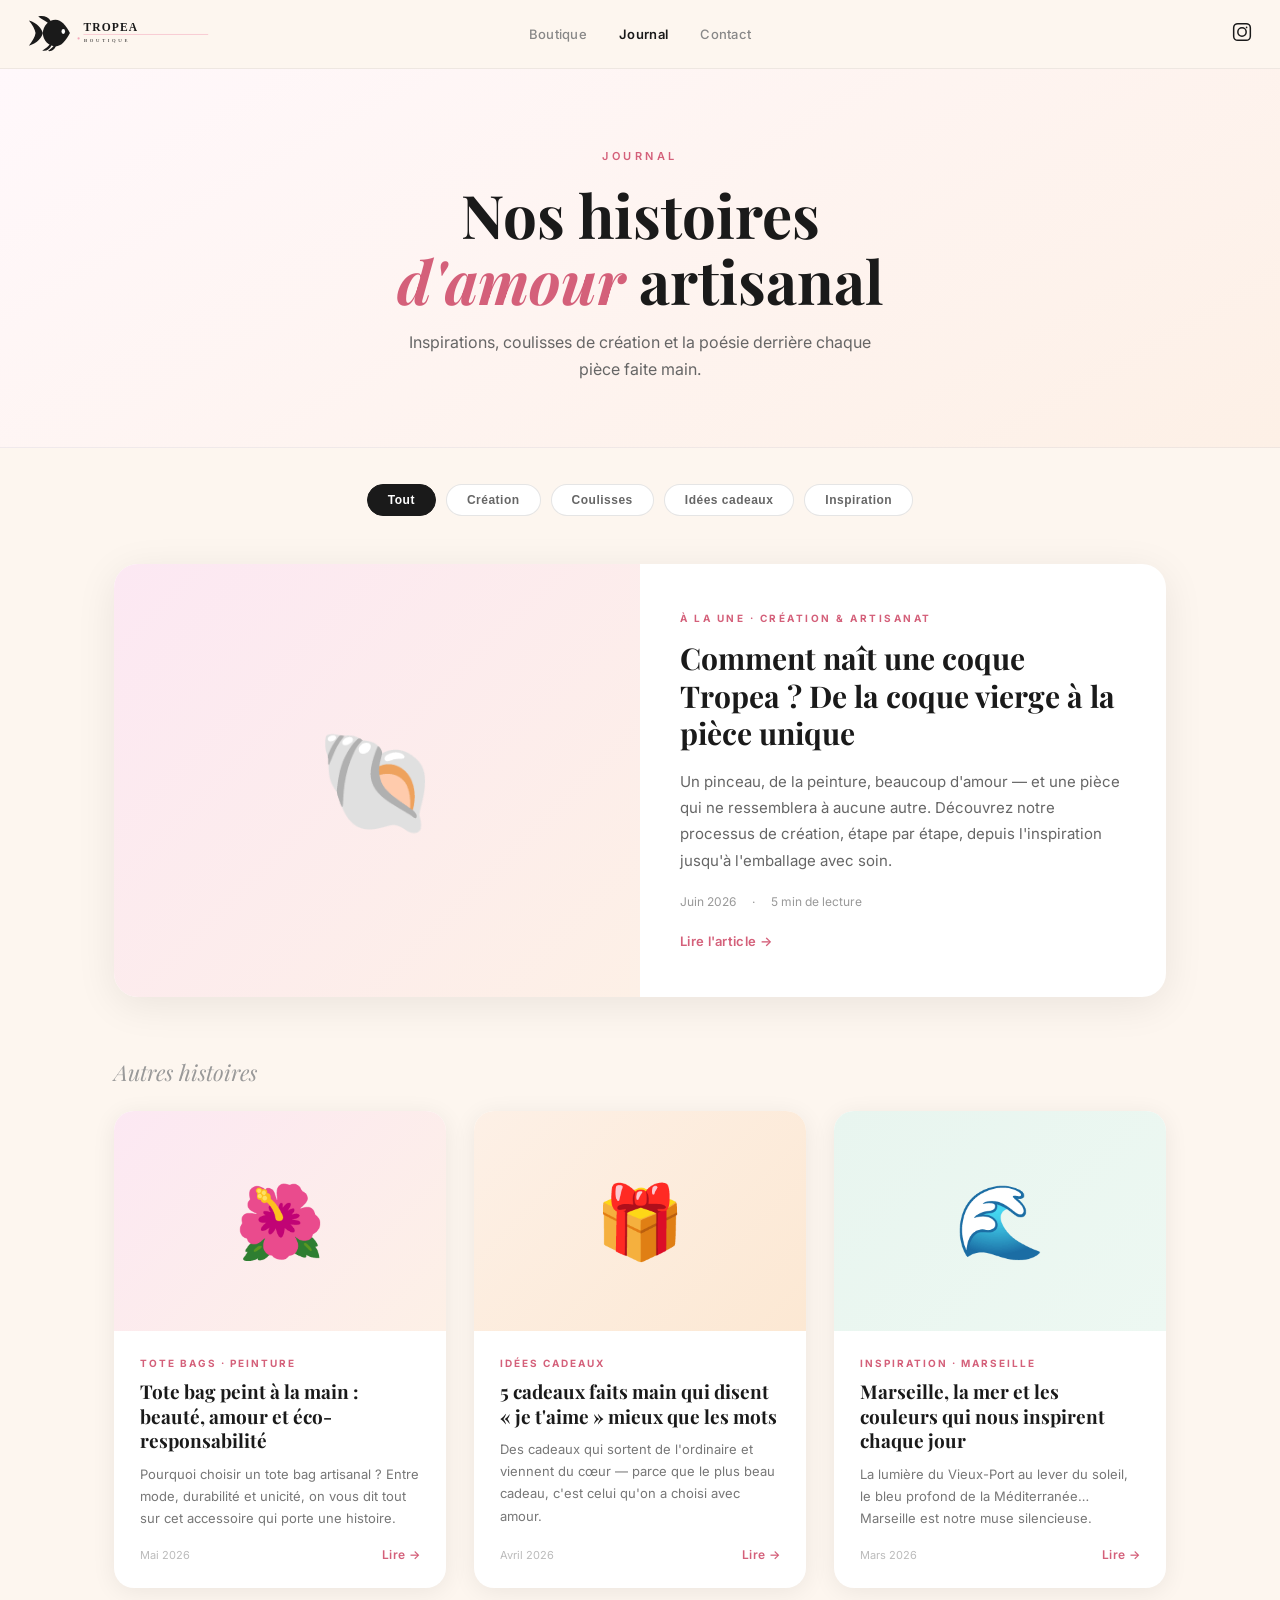
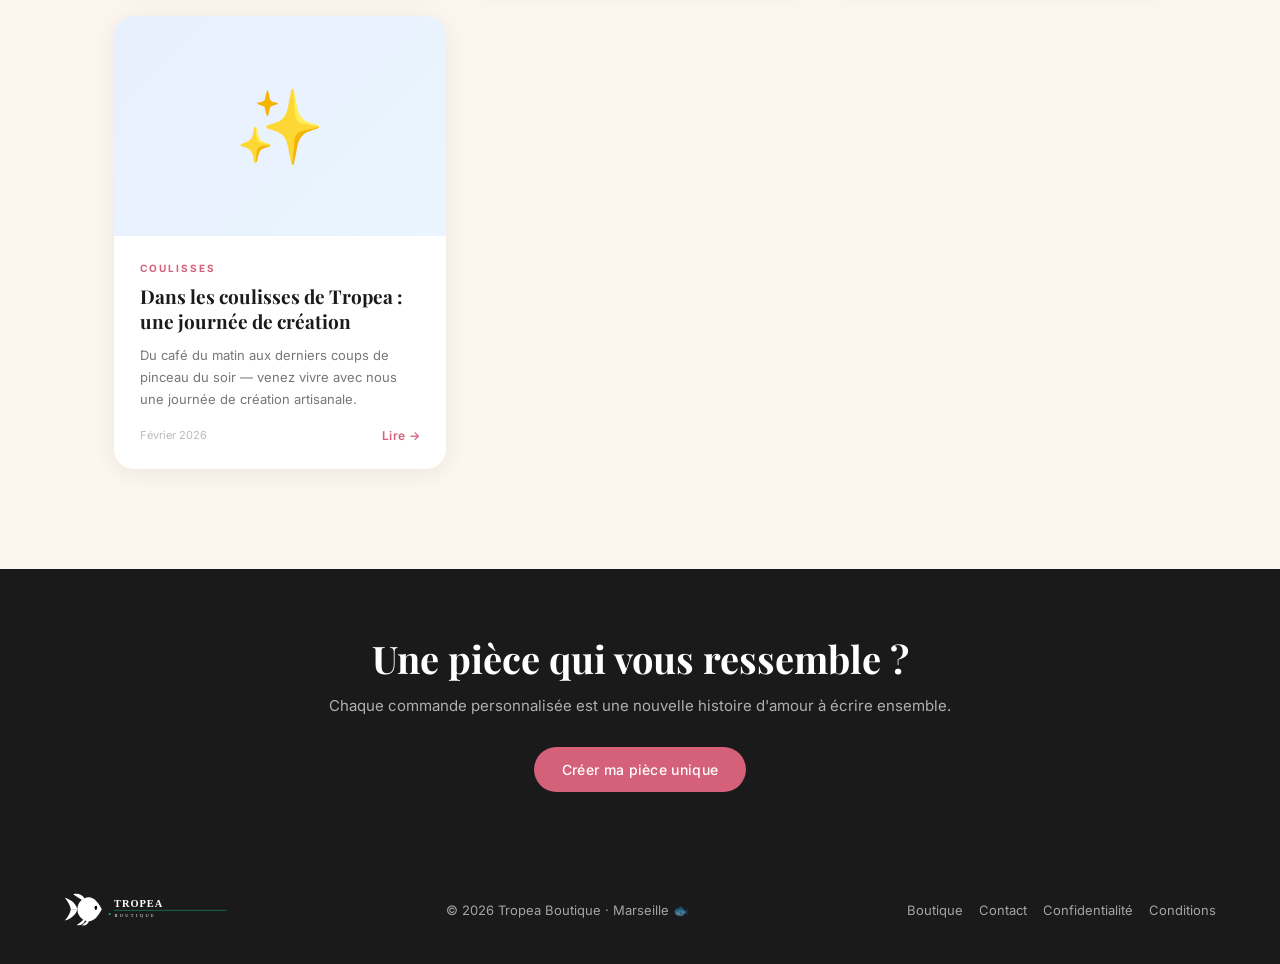
==== blog/index.html @ 1d7fe6f6 "chore: respaldo automático 2026-07-19 14:00" ====
<!DOCTYPE html>
<html lang="fr">
<head>
  <meta charset="UTF-8"/>
  <meta name="viewport" content="width=device-width, initial-scale=1.0"/>
  <title>Journal — Tropea Boutique | Inspirations & Coulisses</title>
  <meta name="description" content="Le journal de Tropea Boutique : inspirations, coulisses de création et conseils autour de l'artisanat fait main à Marseille."/>
  <link rel="icon" href="../assets/logo.svg" type="image/svg+xml"/>
  <link rel="preconnect" href="https://fonts.googleapis.com"/>
  <link href="https://fonts.googleapis.com/css2?family=Playfair+Display:ital,wght@0,400;0,600;1,400&family=Inter:wght@300;400;500&display=swap" rel="stylesheet"/>
  <link rel="stylesheet" href="../style.css"/>
  <style>
    /* ---- Blog page styles ---- */
    .blog-page { background: var(--cream); min-height: 100vh; }

    /* Hero */
    .blog-hero {
      padding: 80px 24px 64px; text-align: center;
      background: linear-gradient(150deg, #fff8fb 0%, #fdf0e6 100%);
      border-bottom: 1px solid rgba(0,0,0,.06);
    }
    .blog-hero .hero-label { display: block; margin-bottom: 18px; font-size: 11px; font-weight: 600; letter-spacing: 3.5px; text-transform: uppercase; color: var(--pink-dark); }
    .blog-hero h1 { font-family: 'Playfair Display', serif; font-size: clamp(36px,6vw,60px); line-height: 1.1; margin-bottom: 16px; }
    .blog-hero h1 em { color: var(--pink-dark); font-style: italic; }
    .blog-hero p { color: #666; font-size: 16px; line-height: 1.7; max-width: 480px; margin: 0 auto; }

    /* Category pills */
    .blog-categories { display: flex; gap: 10px; justify-content: center; flex-wrap: wrap; padding: 36px 24px 0; }
    .cat-pill {
      padding: 8px 20px; border-radius: 50px; font-size: 12px; font-weight: 600;
      letter-spacing: .5px; cursor: pointer; transition: all .2s;
      border: 1.5px solid rgba(0,0,0,.1); background: white; color: #666;
    }
    .cat-pill.active, .cat-pill:hover { background: var(--black); color: white; border-color: var(--black); }

    /* Featured article */
    .blog-featured { max-width: 1100px; margin: 48px auto 0; padding: 0 24px; }
    .featured-card {
      display: grid; grid-template-columns: 1fr 1fr; border-radius: 24px;
      overflow: hidden; background: white; box-shadow: 0 8px 40px rgba(0,0,0,.08);
      text-decoration: none; color: var(--black); transition: transform .3s, box-shadow .3s;
    }
    .featured-card:hover { transform: translateY(-6px); box-shadow: 0 20px 60px rgba(0,0,0,.13); }
    .featured-img {
      background: linear-gradient(135deg, #fce8f3, #fdf0e6);
      display: flex; align-items: center; justify-content: center;
      font-size: 100px; min-height: 340px;
    }
    .featured-body { padding: 48px 40px; display: flex; flex-direction: column; justify-content: center; gap: 16px; }
    .featured-label { font-size: 10px; font-weight: 700; letter-spacing: 2.5px; text-transform: uppercase; color: var(--pink-dark); }
    .featured-body h2 { font-family: 'Playfair Display', serif; font-size: clamp(22px,3vw,30px); line-height: 1.25; }
    .featured-body p { font-size: 15px; color: #666; line-height: 1.75; }
    .featured-meta { display: flex; align-items: center; gap: 16px; font-size: 12px; color: #999; margin-top: 4px; }
    .read-btn { display: inline-flex; align-items: center; gap: 8px; font-size: 13px; font-weight: 600; color: var(--pink-dark); letter-spacing: .3px; margin-top: 8px; }
    .read-btn:hover { gap: 12px; }
    @media (max-width: 700px) { .featured-card { grid-template-columns: 1fr; } .featured-img { min-height: 220px; font-size: 72px; } .featured-body { padding: 28px; } }

    /* Articles grid */
    .blog-section-title { max-width: 1100px; margin: 60px auto 24px; padding: 0 24px; font-family: 'Playfair Display', serif; font-size: 22px; color: #999; font-weight: 400; font-style: italic; }
    .blog-grid { display: grid; grid-template-columns: repeat(auto-fill, minmax(320px,1fr)); gap: 28px; padding: 0 24px 100px; max-width: 1100px; margin: 0 auto; }
    .blog-card {
      background: white; border-radius: 20px; overflow: hidden;
      box-shadow: 0 4px 24px rgba(0,0,0,.07);
      transition: transform .25s, box-shadow .25s;
      text-decoration: none; color: var(--black); display: flex; flex-direction: column;
    }
    .blog-card:hover { transform: translateY(-6px); box-shadow: 0 16px 48px rgba(0,0,0,.12); }
    .blog-card-img {
      height: 220px; display: flex; align-items: center; justify-content: center;
      font-size: 72px; position: relative;
    }
    .blog-card-img.bg-rose  { background: linear-gradient(135deg, #fce8f3, #fdf0e6); }
    .blog-card-img.bg-sand  { background: linear-gradient(135deg, #fdf0e6, #fce8d3); }
    .blog-card-img.bg-mint  { background: linear-gradient(135deg, #e8f5ef, #edf8f2); }
    .blog-card-img.bg-sky   { background: linear-gradient(135deg, #e8f0fd, #eaf5ff); }
    .blog-card-body { padding: 26px; flex: 1; display: flex; flex-direction: column; gap: 10px; }
    .blog-tag { font-size: 10px; font-weight: 700; letter-spacing: 2px; text-transform: uppercase; color: var(--pink-dark); }
    .blog-card h2 { font-family: 'Playfair Display', serif; font-size: 19px; line-height: 1.3; }
    .blog-card p { font-size: 13px; color: #777; line-height: 1.7; flex: 1; }
    .blog-card-footer { display: flex; align-items: center; justify-content: space-between; margin-top: 8px; }
    .blog-date { font-size: 11px; color: #bbb; }
    .read-more { font-size: 12px; font-weight: 600; color: var(--pink-dark); letter-spacing: .3px; }

    /* CTA strip */
    .blog-cta {
      background: var(--black); color: white; text-align: center;
      padding: 64px 24px; margin-bottom: 0;
    }
    .blog-cta h2 { font-family: 'Playfair Display', serif; font-size: clamp(24px,4vw,38px); margin-bottom: 12px; }
    .blog-cta p { color: rgba(255,255,255,.65); font-size: 15px; margin-bottom: 32px; }
    .blog-cta .btn-primary { background: var(--pink-dark); }
    .blog-cta .btn-primary:hover { background: #c0506a; }
  </style>
</head>
<body class="blog-page">

  <!-- NAV -->
  <nav class="nav">
    <a href="/" class="nav-logo"><img src="../assets/logo.svg" alt="Tropea Boutique" class="nav-logo-img"/></a>
    <div class="nav-center-links">
      <a href="/" class="nav-link">Boutique</a>
      <a href="index.html" class="nav-link" style="color:var(--black);font-weight:600">Journal</a>
      <a href="../contacto.html" class="nav-link">Contact</a>
    </div>
    <div class="nav-right">
      <a href="https://www.instagram.com/tropeaboutique" target="_blank" class="nav-ig">
        <svg width="20" height="20" viewBox="0 0 24 24" fill="none" stroke="currentColor" stroke-width="1.8"><rect x="2" y="2" width="20" height="20" rx="5"/><circle cx="12" cy="12" r="5"/><circle cx="17.5" cy="6.5" r="1" fill="currentColor" stroke="none"/></svg>
      </a>
    </div>
  </nav>

  <!-- HERO -->
  <div class="blog-hero">
    <span class="hero-label">Journal</span>
    <h1>Nos histoires<br/><em>d'amour</em> artisanal</h1>
    <p>Inspirations, coulisses de création et la poésie derrière chaque pièce faite main.</p>
  </div>

  <!-- CATEGORIES -->
  <div class="blog-categories">
    <button class="cat-pill active">Tout</button>
    <button class="cat-pill">Création</button>
    <button class="cat-pill">Coulisses</button>
    <button class="cat-pill">Idées cadeaux</button>
    <button class="cat-pill">Inspiration</button>
  </div>

  <!-- FEATURED -->
  <div class="blog-featured">
    <a class="featured-card" href="coques-telephone-faites-main-marseille.html">
      <div class="featured-img">🐚</div>
      <div class="featured-body">
        <span class="featured-label">À la une · Création & Artisanat</span>
        <h2>Comment naît une coque Tropea ? De la coque vierge à la pièce unique</h2>
        <p>Un pinceau, de la peinture, beaucoup d'amour — et une pièce qui ne ressemblera à aucune autre. Découvrez notre processus de création, étape par étape, depuis l'inspiration jusqu'à l'emballage avec soin.</p>
        <div class="featured-meta">
          <span>Juin 2026</span>
          <span>·</span>
          <span>5 min de lecture</span>
        </div>
        <span class="read-btn">Lire l'article →</span>
      </div>
    </a>
  </div>

  <!-- AUTRES ARTICLES -->
  <p class="blog-section-title">Autres histoires</p>
  <div class="blog-grid">
    <a class="blog-card" href="tote-bag-peint-main.html">
      <div class="blog-card-img bg-rose">🌺</div>
      <div class="blog-card-body">
        <span class="blog-tag">Tote Bags · Peinture</span>
        <h2>Tote bag peint à la main : beauté, amour et éco-responsabilité</h2>
        <p>Pourquoi choisir un tote bag artisanal ? Entre mode, durabilité et unicité, on vous dit tout sur cet accessoire qui porte une histoire.</p>
        <div class="blog-card-footer">
          <span class="blog-date">Mai 2026</span>
          <span class="read-more">Lire →</span>
        </div>
      </div>
    </a>
    <a class="blog-card" href="idee-cadeau-unique.html">
      <div class="blog-card-img bg-sand">🎁</div>
      <div class="blog-card-body">
        <span class="blog-tag">Idées cadeaux</span>
        <h2>5 cadeaux faits main qui disent « je t'aime » mieux que les mots</h2>
        <p>Des cadeaux qui sortent de l'ordinaire et viennent du cœur — parce que le plus beau cadeau, c'est celui qu'on a choisi avec amour.</p>
        <div class="blog-card-footer">
          <span class="blog-date">Avril 2026</span>
          <span class="read-more">Lire →</span>
        </div>
      </div>
    </a>
    <a class="blog-card" href="#">
      <div class="blog-card-img bg-mint">🌊</div>
      <div class="blog-card-body">
        <span class="blog-tag">Inspiration · Marseille</span>
        <h2>Marseille, la mer et les couleurs qui nous inspirent chaque jour</h2>
        <p>La lumière du Vieux-Port au lever du soleil, le bleu profond de la Méditerranée… Marseille est notre muse silencieuse.</p>
        <div class="blog-card-footer">
          <span class="blog-date">Mars 2026</span>
          <span class="read-more">Lire →</span>
        </div>
      </div>
    </a>
    <a class="blog-card" href="#">
      <div class="blog-card-img bg-sky">✨</div>
      <div class="blog-card-body">
        <span class="blog-tag">Coulisses</span>
        <h2>Dans les coulisses de Tropea : une journée de création</h2>
        <p>Du café du matin aux derniers coups de pinceau du soir — venez vivre avec nous une journée de création artisanale.</p>
        <div class="blog-card-footer">
          <span class="blog-date">Février 2026</span>
          <span class="read-more">Lire →</span>
        </div>
      </div>
    </a>
  </div>

  <!-- CTA -->
  <div class="blog-cta">
    <h2>Une pièce qui vous ressemble ?</h2>
    <p>Chaque commande personnalisée est une nouvelle histoire d'amour à écrire ensemble.</p>
    <a href="../contacto.html" class="btn-primary">Créer ma pièce unique</a>
  </div>

  <!-- FOOTER -->
  <footer class="footer">
    <div class="container footer-inner">
      <img src="../assets/logo.svg" alt="Tropea Boutique" class="footer-logo"/>
      <p>© 2026 Tropea Boutique · Marseille 🐟</p>
      <div class="footer-links" style="display:flex;gap:16px;flex-wrap:wrap">
        <a href="/">Boutique</a>
        <a href="../contacto.html">Contact</a>
        <a href="../privacidad.html">Confidentialité</a>
        <a href="../terminos.html">Conditions</a>
      </div>
    </div>
  </footer>

  <script>
    document.querySelectorAll('.cat-pill').forEach(pill => {
      pill.addEventListener('click', () => {
        document.querySelectorAll('.cat-pill').forEach(p => p.classList.remove('active'));
        pill.classList.add('active');
      });
    });
  </script>
</body>
</html>
---- style.css ----
/* ===== VARIABLES ===== */
:root {
  --pink:    #F4A7B9;
  --pink-dark: #d4607a;
  --cream:   #FDF6EF;
  --sand:    #F0E6D3;
  --black:   #1a1a1a;
  --muted:   #888;
  --white:   #ffffff;
  --radius:  14px;
  --shadow:  0 4px 24px rgba(0,0,0,0.08);
}

/* ===== RESET ===== */
*, *::before, *::after { box-sizing: border-box; margin: 0; padding: 0; }
html { scroll-behavior: smooth; }
body { font-family: 'Inter', sans-serif; background: var(--cream); color: var(--black); }
img { max-width: 100%; display: block; }
a { text-decoration: none; color: inherit; }

/* ===== NAV ===== */
.nav {
  position: sticky; top: 0; z-index: 100;
  display: flex; align-items: center; justify-content: space-between;
  padding: 14px 28px;
  background: rgba(253,246,239,0.95);
  backdrop-filter: blur(16px);
  border-bottom: 1px solid rgba(0,0,0,0.06);
}
.nav-logo-img { height: 40px; width: auto; object-fit: contain; }
.nav-center-links {
  display: flex; align-items: center; gap: 32px;
  position: absolute; left: 50%; transform: translateX(-50%);
}
.nav-link {
  font-size: 13px; font-weight: 500; color: var(--muted);
  letter-spacing: .3px; transition: color .2s; position: relative;
}
.nav-link::after {
  content: ''; position: absolute; bottom: -3px; left: 0; right: 0;
  height: 1.5px; background: var(--pink-dark); transform: scaleX(0);
  transition: transform .2s;
}
.nav-link:hover { color: var(--black); }
.nav-link:hover::after { transform: scaleX(1); }
.nav-right { display: flex; align-items: center; gap: 16px; }
.nav-langs { display: flex; align-items: center; gap: 4px; }
.lang-btn {
  background: none; border: none; cursor: pointer;
  font-size: 12px; font-weight: 500; color: var(--muted);
  padding: 4px 6px; border-radius: 6px; transition: all .2s;
}
.lang-btn.active { color: var(--black); font-weight: 700; }
.lang-sep { color: var(--muted); font-size: 12px; }
.nav-ig { color: var(--black); transition: opacity .2s; }
.nav-ig:hover { opacity: .6; }
@media (max-width: 680px) {
  .nav-center-links { display: none; }
}

/* ===== HERO ===== */
.hero {
  min-height: 94vh;
  display: flex; flex-direction: column; align-items: center; justify-content: center;
  position: relative; overflow: hidden;
  background: linear-gradient(170deg, #f3faf6 0%, #dcf2ea 28%, #b9e4d6 55%, #7cc4b3 80%, #4fa593 100%);
  text-align: center; padding: 100px 24px 0;
}
.hero-content { position: relative; z-index: 2; max-width: 640px; }
.hero-label {
  font-size: 11px; font-weight: 600; letter-spacing: 3.5px;
  text-transform: uppercase; color: var(--pink-dark);
  margin-bottom: 24px; display: block;
}
.hero-title {
  font-family: 'Playfair Display', serif;
  font-size: clamp(48px, 9vw, 86px);
  line-height: 1.05; color: var(--black);
  margin-bottom: 24px;
}
.hero-title em { color: var(--pink-dark); font-style: italic; display: block; }
.hero-sub {
  font-size: 16px; color: #666; margin-bottom: 40px;
  line-height: 1.75; max-width: 480px; margin-left: auto; margin-right: auto;
}
.hero-actions { display: flex; gap: 14px; justify-content: center; flex-wrap: wrap; margin-bottom: 0; }
.btn-ghost {
  display: inline-flex; align-items: center; gap: 8px;
  background: transparent; color: var(--black);
  padding: 13px 26px; border-radius: 50px;
  font-size: 14px; font-weight: 500; letter-spacing: .3px;
  border: 1.5px solid rgba(0,0,0,.15);
  transition: all .2s; cursor: pointer;
}
.btn-ghost:hover { border-color: var(--pink-dark); color: var(--pink-dark); transform: translateY(-2px); }
.hero-badge-strip {
  position: relative; z-index: 2;
  margin-top: 60px; padding: 18px 32px;
  background: rgba(255,255,255,.7); backdrop-filter: blur(8px);
  border-top: 1px solid rgba(0,0,0,.06);
  width: 100vw; display: flex; align-items: center; justify-content: center;
  gap: 16px; flex-wrap: wrap;
  font-size: 13px; color: #555; font-weight: 500; letter-spacing: .3px;
}
.hero-badge-strip .sep { color: var(--pink); }
.hero-deco {
  position: absolute; inset: 0; pointer-events: none; z-index: 1;
}
.deco-el {
  position: absolute; font-size: clamp(24px, 4vw, 44px);
  opacity: .2; animation: float 6s ease-in-out infinite;
}
.deco-el:nth-child(1) { top: 10%; left: 6%;   animation-delay: 0s;   }
.deco-el:nth-child(2) { top: 18%; right: 8%;  animation-delay: 1.5s; }
.deco-el:nth-child(3) { bottom: 25%; left: 10%; animation-delay: 3s; }
.deco-el:nth-child(4) { bottom: 20%; right: 7%; animation-delay: 4.5s; }
.deco-el:nth-child(5) { top: 55%; left: 3%;   animation-delay: 2s; }
@keyframes float {
  0%, 100% { transform: translateY(0) rotate(0deg); }
  50%       { transform: translateY(-20px) rotate(8deg); }
}

/* ===== SEA & FISH ANIMATIONS ===== */

/* Fondo de mar degradado en la parte inferior del hero */
.hero::after {
  content: '';
  position: absolute; bottom: 0; left: 0; right: 0; height: 55%;
  background: linear-gradient(to top,
    rgba(110,200,175,.35) 0%,
    rgba(140,215,195,.22) 25%,
    rgba(180,230,215,.10) 60%,
    transparent 100%
  );
  pointer-events: none; z-index: 1;
}

/* Rayos de luz solar atravesando el agua */
.sun-rays {
  position: absolute; inset: 0; pointer-events: none; z-index: 1; overflow: hidden;
  mix-blend-mode: screen;
}
.ray {
  position: absolute; top: -10%; width: 90px; height: 130%;
  background: linear-gradient(to bottom, rgba(255,255,255,.45) 0%, rgba(255,255,255,.12) 45%, transparent 85%);
  transform-origin: top center;
  animation: raySway 8s ease-in-out infinite;
}
.r1 { left: 8%;  transform: rotate(8deg);   width: 70px; animation-duration: 9s; }
.r2 { left: 30%; transform: rotate(-6deg);  width: 110px; animation-duration: 11s; animation-delay: 1.5s; opacity: .8; }
.r3 { left: 62%; transform: rotate(10deg);  width: 85px; animation-duration: 7.5s; animation-delay: .8s; }
.r4 { left: 85%; transform: rotate(-9deg);  width: 60px; animation-duration: 10s; animation-delay: 2.5s; opacity: .7; }
@keyframes raySway {
  0%, 100% { transform: rotate(var(--r, 8deg)) translateX(0); opacity: .55; }
  50%      { transform: rotate(calc(var(--r, 8deg) * -1)) translateX(18px); opacity: .85; }
}

/* Cáusticas: textura de luz ondulante en el fondo del mar */
.caustics {
  position: absolute; inset: 0; pointer-events: none; z-index: 1;
  background-image:
    repeating-radial-gradient(circle at 20% 30%, rgba(255,255,255,.10) 0, rgba(255,255,255,.10) 2px, transparent 3px, transparent 40px),
    repeating-radial-gradient(circle at 70% 60%, rgba(255,255,255,.08) 0, rgba(255,255,255,.08) 2px, transparent 3px, transparent 55px);
  mix-blend-mode: soft-light;
  animation: causticsDrift 14s ease-in-out infinite alternate;
  opacity: .7;
}
@keyframes causticsDrift {
  0%   { background-position: 0 0, 0 0; }
  100% { background-position: 60px 40px, -50px 30px; }
}

/* Sedimento: motas finas flotando con la corriente */
.sediment { position: absolute; inset: 0; pointer-events: none; z-index: 2; overflow: hidden; }
.speck {
  position: absolute; width: 3px; height: 3px; border-radius: 50%;
  background: rgba(255,255,255,.55);
  animation: speckDrift linear infinite;
}
.s1  { left: 5%;  top: 100%; width: 2px; height: 2px; animation-duration: 16s; animation-delay: 0s; }
.s2  { left: 15%; top: 100%; animation-duration: 19s; animation-delay: 2s; }
.s3  { left: 25%; top: 100%; width: 2px; height: 2px; animation-duration: 14s; animation-delay: 4s; }
.s4  { left: 35%; top: 100%; animation-duration: 21s; animation-delay: 1s; }
.s5  { left: 45%; top: 100%; width: 2px; height: 2px; animation-duration: 17s; animation-delay: 6s; }
.s6  { left: 55%; top: 100%; animation-duration: 15s; animation-delay: 3s; }
.s7  { left: 65%; top: 100%; width: 2px; height: 2px; animation-duration: 20s; animation-delay: 5s; }
.s8  { left: 75%; top: 100%; animation-duration: 18s; animation-delay: 0.5s; }
.s9  { left: 85%; top: 100%; width: 2px; height: 2px; animation-duration: 16s; animation-delay: 7s; }
.s10 { left: 95%; top: 100%; animation-duration: 22s; animation-delay: 2.5s; }
.s11 { left: 50%; top: 100%; width: 2px; height: 2px; animation-duration: 13s; animation-delay: 4.5s; }
.s12 { left: 10%; top: 100%; animation-duration: 24s; animation-delay: 8s; }
@keyframes speckDrift {
  0%   { transform: translate(0,0); opacity: 0; }
  10%  { opacity: .8; }
  90%  { opacity: .5; }
  100% { transform: translate(20px,-115vh); opacity: 0; }
}

.hero-sea {
  position: absolute; bottom: 0; left: 0; right: 0;
  height: 200px; pointer-events: none; z-index: 2; overflow: hidden;
}
.seabed { position: absolute; bottom: 0; left: 0; width: 100%; height: 130px; z-index: 1; }
/* Alga en dos tramos: la base se mece poco, la punta se mece más — efecto de balanceo natural con volumen */
.seaweed { animation: seaweedBase 6s ease-in-out infinite; }
.seaweed-tip { animation: seaweedTip 6s ease-in-out infinite; }

.sw1, .stip1   { animation-duration: 6s;   animation-delay: -1.2s; }
.sw2, .stip2   { animation-duration: 7.2s; animation-delay: -3.4s; }
.sw3, .stip3   { animation-duration: 6.6s; animation-delay: -.6s;  }
.sw4, .stip4   { animation-duration: 7.8s; animation-delay: -5s;   }
.sw5, .stip5   { animation-duration: 6.9s; animation-delay: -2.1s; }
.sw6, .stip6   { animation-duration: 7.4s; animation-delay: -3.9s; }
.sw7, .stip7   { animation-duration: 6.3s; animation-delay: -1.7s; }
.sw8, .stip8   { animation-duration: 7.6s; animation-delay: -4.6s; }
.sw9, .stip9   { animation-duration: 6.8s; animation-delay: -2.8s; }
.sw10, .stip10 { animation-duration: 7s;   animation-delay: -.3s;  }

@keyframes seaweedBase {
  0%, 100% { transform: rotate(-3deg); }
  50%      { transform: rotate(3deg); }
}
@keyframes seaweedTip {
  0%, 100% { transform: rotate(-9deg); }
  50%      { transform: rotate(9deg); }
}
.sea-wave {
  position: absolute; bottom: 0; width: 280%; height: 100%;
  left: -90%;
}
.w1 {
  fill: rgba(90,190,165,.34);
  animation: waveDrift 9s ease-in-out infinite;
}
.w2 {
  fill: rgba(130,210,190,.24);
  animation: waveDrift 13s ease-in-out infinite reverse;
}
.w3 {
  fill: rgba(180,225,210,.20);
  animation: waveDrift 17s ease-in-out 2s infinite;
}
@keyframes waveDrift {
  0%,100% { transform: translateX(0); }
  50%      { transform: translateX(7%); }
}

/* Fish layer */
.hero-fish-layer {
  position: absolute; inset: 0; pointer-events: none; z-index: 3; overflow: hidden;
}

.anim-fish { position: absolute; }

/* f1: grande izq→der, sube en diagonal — se acerca y se aleja */
.f1 { width: 120px; top: 65%; left: -140px; animation: swimDiagUpR 18s ease-in-out infinite, depthCloser 7s ease-in-out infinite; }
/* f2: mediano der→izq, baja en diagonal — se aleja y se acerca */
.f2 { width: 80px; top: 10%; right: -100px; left: auto; animation: swimDiagDownL 22s ease-in-out 3s infinite, depthFarther 9s ease-in-out .5s infinite; }
/* f3: pequeño izq→der, horizontal con ondas — se acerca y se aleja */
.f3 { width: 55px; top: 28%; left: -70px; animation: swimRight 28s linear 8s infinite, depthCloser 6s ease-in-out 2s infinite; }
/* f4: mediano-grande der→izq, sube diagonal — se aleja y se acerca */
.f4 { width: 95px; top: 70%; right: -120px; left: auto; animation: swimDiagUpL 20s ease-in-out 1s infinite, depthFarther 8s ease-in-out 1.5s infinite; }
/* f5: tiny izq→der, baja diagonal — se acerca y se aleja */
.f5 { width: 38px; top: 12%; left: -50px; animation: swimDiagDownR 30s ease-in-out 14s infinite, depthCloser 7.5s ease-in-out 3s infinite; }
/* f6: mediano der→izq, horizontal con ondas — se aleja y se acerca */
.f6 { width: 68px; top: 55%; right: -90px; left: auto; animation: swimLeft 26s linear 6s infinite, depthFarther 6.5s ease-in-out 4s infinite; }
/* f7: grande izq→der, diagonal suave — se acerca y se aleja */
.f7 { width: 105px; top: 45%; left: -130px; animation: swimDiagUpR 22s ease-in-out 11s infinite, depthCloser 8.5s ease-in-out 2.5s infinite; }

/* Pulso de profundidad: el pez crece (se acerca) y encoge (se aleja) mientras nada */
@keyframes depthCloser {
  0%, 100% { scale: .82; }
  50%      { scale: 1.22; }
}
@keyframes depthFarther {
  0%, 100% { scale: 1.18; }
  50%      { scale: .8; }
}

/* Horizontal derecha con ondas */
@keyframes swimRight {
  0%   { left: -140px; transform: translateY(0px); }
  25%  { transform: translateY(-14px); }
  50%  { transform: translateY(8px); }
  75%  { transform: translateY(-10px); }
  100% { left: calc(100% + 140px); transform: translateY(0px); }
}
/* Horizontal izquierda con ondas */
@keyframes swimLeft {
  0%   { right: -120px; transform: translateY(0px) scaleX(-1); }
  25%  { transform: translateY(12px) scaleX(-1); }
  50%  { transform: translateY(-8px) scaleX(-1); }
  75%  { transform: translateY(10px) scaleX(-1); }
  100% { right: calc(100% + 120px); transform: translateY(0px) scaleX(-1); }
}
/* Diagonal: izq→der subiendo */
@keyframes swimDiagUpR {
  0%   { left: -140px; transform: translateY(0px); }
  20%  { transform: translateY(-8px); }
  40%  { transform: translateY(-60px); }
  60%  { transform: translateY(-110px); }
  80%  { transform: translateY(-145px); }
  100% { left: calc(100% + 140px); transform: translateY(-180px); }
}
/* Diagonal: izq→der bajando */
@keyframes swimDiagDownR {
  0%   { left: -70px; transform: translateY(0px); }
  20%  { transform: translateY(10px); }
  40%  { transform: translateY(50px); }
  60%  { transform: translateY(100px); }
  80%  { transform: translateY(140px); }
  100% { left: calc(100% + 70px); transform: translateY(180px); }
}
/* Diagonal: der→izq subiendo */
@keyframes swimDiagUpL {
  0%   { right: -120px; transform: translateY(0px) scaleX(-1); }
  20%  { transform: translateY(-8px) scaleX(-1); }
  40%  { transform: translateY(-55px) scaleX(-1); }
  60%  { transform: translateY(-105px) scaleX(-1); }
  80%  { transform: translateY(-140px) scaleX(-1); }
  100% { right: calc(100% + 120px); transform: translateY(-170px) scaleX(-1); }
}
/* Diagonal: der→izq bajando */
@keyframes swimDiagDownL {
  0%   { right: -100px; transform: translateY(0px) scaleX(-1); }
  20%  { transform: translateY(8px) scaleX(-1); }
  40%  { transform: translateY(50px) scaleX(-1); }
  60%  { transform: translateY(100px) scaleX(-1); }
  80%  { transform: translateY(140px) scaleX(-1); }
  100% { right: calc(100% + 100px); transform: translateY(180px) scaleX(-1); }
}


/* Burbujas — más cantidad y visibles */
.bubble {
  position: absolute; border-radius: 50%;
  background: rgba(180,235,220,.40);
  border: 1px solid rgba(140,220,195,.55);
  animation: bubbleRise linear infinite;
}
.bubble.pop { animation-name: bubblePop; }
.b1  { width:12px; height:12px; left:4%;  bottom:-15px; animation-duration:8s;  animation-delay:0s; }
.b2  { width:7px;  height:7px;  left:12%; bottom:-9px;  animation-duration:11s; animation-delay:2s; }
.b3  { width:16px; height:16px; left:20%; bottom:-18px; animation-duration:9s;  animation-delay:1s; }
.b4  { width:9px;  height:9px;  left:28%; bottom:-11px; animation-duration:13s; animation-delay:4s; }
.b5  { width:6px;  height:6px;  left:36%; bottom:-8px;  animation-duration:7s;  animation-delay:0.5s; }
.b6  { width:14px; height:14px; left:44%; bottom:-16px; animation-duration:10s; animation-delay:3s; }
.b7  { width:8px;  height:8px;  left:52%; bottom:-10px; animation-duration:12s; animation-delay:6s; }
.b8  { width:5px;  height:5px;  left:60%; bottom:-7px;  animation-duration:9s;  animation-delay:8s; }
.b9  { width:11px; height:11px; left:68%; bottom:-13px; animation-duration:15s; animation-delay:1.5s; }
.b10 { width:8px;  height:8px;  left:75%; bottom:-10px; animation-duration:10s; animation-delay:2.5s; }
.b11 { width:5px;  height:5px;  left:81%; bottom:-7px;  animation-duration:8s;  animation-delay:5s; }
.b12 { width:13px; height:13px; left:87%; bottom:-15px; animation-duration:12s; animation-delay:0.8s; }
.b13 { width:6px;  height:6px;  left:92%; bottom:-8px;  animation-duration:9s;  animation-delay:7s; }
.b14 { width:10px; height:10px; left:96%; bottom:-12px; animation-duration:11s; animation-delay:3.5s; }
.b15 { width:4px;  height:4px;  left:9%;  bottom:-6px;  animation-duration:14s; animation-delay:9s; }
.b16 { width:7px;  height:7px;  left:47%; bottom:-9px;  animation-duration:8s;  animation-delay:4.5s; }
.b17 { width:9px;  height:9px;  left:72%; bottom:-11px; animation-duration:13s; animation-delay:1.2s; }
.b18 { width:5px;  height:5px;  left:33%; bottom:-7px;  animation-duration:16s; animation-delay:6.5s; }
.b19 { width:10px; height:10px; left:16%; bottom:-13px; animation-duration:10s; animation-delay:1.8s; }
.b20 { width:6px;  height:6px;  left:24%; bottom:-8px;  animation-duration:13s; animation-delay:5.2s; }
.b21 { width:15px; height:15px; left:40%; bottom:-17px; animation-duration:9s;  animation-delay:2.8s; }
.b22 { width:8px;  height:8px;  left:56%; bottom:-10px; animation-duration:14s; animation-delay:0.3s; }
.b23 { width:5px;  height:5px;  left:64%; bottom:-7px;  animation-duration:8s;  animation-delay:7.5s; }
.b24 { width:12px; height:12px; left:80%; bottom:-14px; animation-duration:11s; animation-delay:3.8s; }
.b25 { width:7px;  height:7px;  left:88%; bottom:-9px;  animation-duration:12s; animation-delay:6.2s; }
.b26 { width:9px;  height:9px;  left:2%;  bottom:-11px; animation-duration:15s; animation-delay:9.5s; }
.b27 { width:6px;  height:6px;  left:58%; bottom:-8px;  animation-duration:9s;  animation-delay:4.2s; }
.b28 { width:11px; height:11px; left:94%; bottom:-13px; animation-duration:10s; animation-delay:1s; }
@keyframes bubbleRise {
  0%   { transform: translateY(0) translateX(0) scale(1); opacity: 0; }
  8%   { opacity: .9; }
  80%  { opacity: .6; }
  100% { transform: translateY(-100vh) translateX(16px) scale(1); opacity: 0; }
}
@keyframes bubblePop {
  0%   { transform: translateY(0) translateX(0) scale(1); opacity: 0; }
  8%   { opacity: .9; }
  78%  { opacity: .7; transform: translateY(-92vh) translateX(14px) scale(1); }
  92%  { opacity: .9; transform: translateY(-97vh) translateX(15px) scale(1.6); }
  100% { opacity: 0; transform: translateY(-99vh) translateX(15px) scale(2.4); }
}

/* ===== VALUES ===== */
.values-section { padding: 80px 0; background: var(--white); }
.values-grid {
  display: grid; grid-template-columns: repeat(auto-fit, minmax(240px, 1fr));
  gap: 24px;
}
.value-card {
  background: var(--cream); border-radius: 20px;
  padding: 36px 28px; text-align: center;
  transition: transform .25s, box-shadow .25s;
}
.value-card:hover { transform: translateY(-6px); box-shadow: 0 16px 48px rgba(244,167,185,.25); }
.value-icon { font-size: 40px; margin-bottom: 18px; }
.value-card h3 {
  font-family: 'Playfair Display', serif; font-size: 20px;
  margin-bottom: 12px; color: var(--black);
}
.value-card p { font-size: 14px; color: #666; line-height: 1.75; }

/* ===== BUTTONS ===== */
.btn-primary {
  display: inline-flex; align-items: center; gap: 8px;
  background: var(--black); color: var(--white);
  padding: 14px 28px; border-radius: 50px;
  font-size: 14px; font-weight: 500; letter-spacing: .3px;
  transition: all .2s; cursor: pointer; border: none;
}
.btn-primary:hover { background: var(--pink-dark); transform: translateY(-2px); box-shadow: 0 8px 24px rgba(212,96,122,.3); }
.btn-secondary {
  display: inline-flex; align-items: center; gap: 8px;
  background: transparent; color: var(--black);
  padding: 13px 28px; border-radius: 50px;
  font-size: 14px; font-weight: 500; letter-spacing: .3px;
  border: 1.5px solid rgba(0,0,0,.2);
  transition: all .2s; cursor: pointer;
}
.btn-secondary:hover { border-color: var(--black); transform: translateY(-2px); }

/* ===== CONTAINER ===== */
.container { max-width: 1200px; margin: 0 auto; padding: 0 24px; }

/* ===== COLLECTIONS BAR ===== */
.collections-bar { padding: 32px 0 0; }
.filter-row {
  display: flex; align-items: center; gap: 10px;
  flex-wrap: wrap;
}
.filter-btn {
  background: var(--white); border: 1.5px solid rgba(0,0,0,.1);
  padding: 8px 20px; border-radius: 50px;
  font-size: 13px; font-weight: 500; cursor: pointer;
  transition: all .2s; color: var(--muted);
  font-family: 'Inter', sans-serif;
}
.filter-btn.active, .filter-btn:hover {
  background: var(--black); color: var(--white);
  border-color: var(--black);
}

/* ===== PRODUCTS GRID ===== */
.products-section { padding: 32px 0 80px; }
.products-grid {
  display: grid;
  grid-template-columns: repeat(auto-fill, minmax(280px, 1fr));
  gap: 24px;
}

/* Skeleton */
.skeleton {
  height: 380px; border-radius: var(--radius);
  background: linear-gradient(90deg, #f0e6d3 25%, #f8f0e8 50%, #f0e6d3 75%);
  background-size: 200% 100%;
  animation: shimmer 1.4s infinite;
}
@keyframes shimmer {
  0%   { background-position: 200% 0; }
  100% { background-position: -200% 0; }
}

/* Product card */
.product-card {
  background: var(--white); border-radius: var(--radius);
  overflow: hidden; cursor: pointer;
  transition: transform .25s, box-shadow .25s;
  box-shadow: var(--shadow);
}
.product-card:hover { transform: translateY(-6px); box-shadow: 0 12px 40px rgba(0,0,0,0.12); }
.card-img-wrap { position: relative; aspect-ratio: 1; overflow: hidden; background: var(--sand); }
.card-img { width: 100%; height: 100%; object-fit: cover; transition: transform .4s; }
.product-card:hover .card-img { transform: scale(1.05); }
.card-badge {
  position: absolute; top: 12px; left: 12px;
  background: var(--black); color: var(--white);
  font-size: 10px; font-weight: 600; letter-spacing: 1.5px;
  text-transform: uppercase; padding: 4px 10px; border-radius: 20px;
}
.card-body { padding: 16px; }
.card-collection {
  font-size: 10px; font-weight: 600; letter-spacing: 2px;
  text-transform: uppercase; color: var(--pink-dark);
  margin-bottom: 6px;
}
.card-name {
  font-family: 'Playfair Display', serif;
  font-size: 18px; font-weight: 600; margin-bottom: 8px;
  line-height: 1.3;
}
.card-price {
  font-size: 16px; font-weight: 700; color: var(--black);
}

.empty-msg {
  text-align: center; color: var(--muted);
  font-size: 15px; padding: 60px 0;
}

/* ===== MODAL ===== */
.modal-overlay {
  display: none; position: fixed; inset: 0; z-index: 200;
  background: rgba(0,0,0,.55); backdrop-filter: blur(4px);
  align-items: center; justify-content: center; padding: 20px;
}
.modal-overlay.open { display: flex; }
.modal {
  background: var(--white); border-radius: 20px;
  max-width: 860px; width: 100%;
  display: grid; grid-template-columns: 1fr 1fr;
  overflow: hidden; position: relative;
  box-shadow: 0 24px 80px rgba(0,0,0,.2);
  max-height: 90vh;
}
.modal-close {
  position: absolute; top: 16px; right: 16px; z-index: 10;
  background: rgba(0,0,0,.08); border: none; cursor: pointer;
  width: 32px; height: 32px; border-radius: 50%;
  font-size: 14px; display: flex; align-items: center; justify-content: center;
  transition: background .2s;
}
.modal-close:hover { background: rgba(0,0,0,.18); }
.modal-img-wrap { background: var(--sand); }
.modal-img { width: 100%; height: 100%; object-fit: cover; }
.modal-info {
  padding: 36px 32px;
  display: flex; flex-direction: column; gap: 14px;
  overflow-y: auto;
}
.modal-collection {
  font-size: 10px; font-weight: 600; letter-spacing: 2px;
  text-transform: uppercase; color: var(--pink-dark);
}
.modal-title {
  font-family: 'Playfair Display', serif;
  font-size: 26px; line-height: 1.25;
}
.modal-desc { font-size: 14px; line-height: 1.7; color: #555; flex: 1; }
.modal-price { font-size: 22px; font-weight: 700; }
.modal-actions { display: flex; flex-direction: column; gap: 10px; margin-top: 4px; }

/* ===== ABOUT ===== */
.about-section { background: var(--sand); padding: 80px 0; }
.about-inner {
  display: grid; grid-template-columns: 200px 1fr; gap: 60px; align-items: center;
}
.about-img-wrap {
  width: 200px; height: 200px; border-radius: 50%;
  background: var(--pink); display: flex; align-items: center; justify-content: center;
}
.about-fish { width: 110px; height: auto; }
.about-fish svg { width: 100%; height: auto; display: block; }
.about-text { display: flex; flex-direction: column; gap: 16px; }
.section-label {
  font-size: 11px; font-weight: 600; letter-spacing: 3px;
  text-transform: uppercase; color: var(--pink-dark);
}
.about-text h2 {
  font-family: 'Playfair Display', serif;
  font-size: clamp(28px, 4vw, 40px); line-height: 1.2;
}
.about-text p { font-size: 15px; line-height: 1.8; color: #555; max-width: 520px; }
.about-badges { display: flex; flex-wrap: wrap; gap: 10px; }
.badge {
  background: var(--white); padding: 8px 16px;
  border-radius: 50px; font-size: 13px; font-weight: 500;
}

/* ===== CONTACT ===== */
.contact-section { padding: 80px 0; text-align: center; }
.contact-inner { display: flex; flex-direction: column; align-items: center; gap: 20px; }
.contact-inner h2 {
  font-family: 'Playfair Display', serif;
  font-size: clamp(24px, 4vw, 36px); max-width: 580px;
}
.contact-inner p { color: var(--muted); font-size: 15px; }
.contact-btns { display: flex; gap: 12px; flex-wrap: wrap; justify-content: center; margin-top: 8px; }

/* ===== FOOTER ===== */
.footer { background: var(--black); color: var(--white); padding: 36px 0; }
.footer-inner {
  display: flex; align-items: center; justify-content: space-between;
  flex-wrap: wrap; gap: 16px;
}
.footer-logo { height: 36px; filter: invert(1) brightness(2); }
.footer p { font-size: 13px; opacity: .6; }
.footer-links a { font-size: 13px; opacity: .6; transition: opacity .2s; }
.footer-links a:hover { opacity: 1; }

/* ===== RESPONSIVE ===== */
@media (max-width: 700px) {
  .modal { grid-template-columns: 1fr; }
  .modal-img-wrap { height: 260px; }
  .about-inner { grid-template-columns: 1fr; text-align: center; }
  .about-img-wrap { margin: 0 auto; }
  .about-badges { justify-content: center; }
  .footer-inner { justify-content: center; text-align: center; }
}
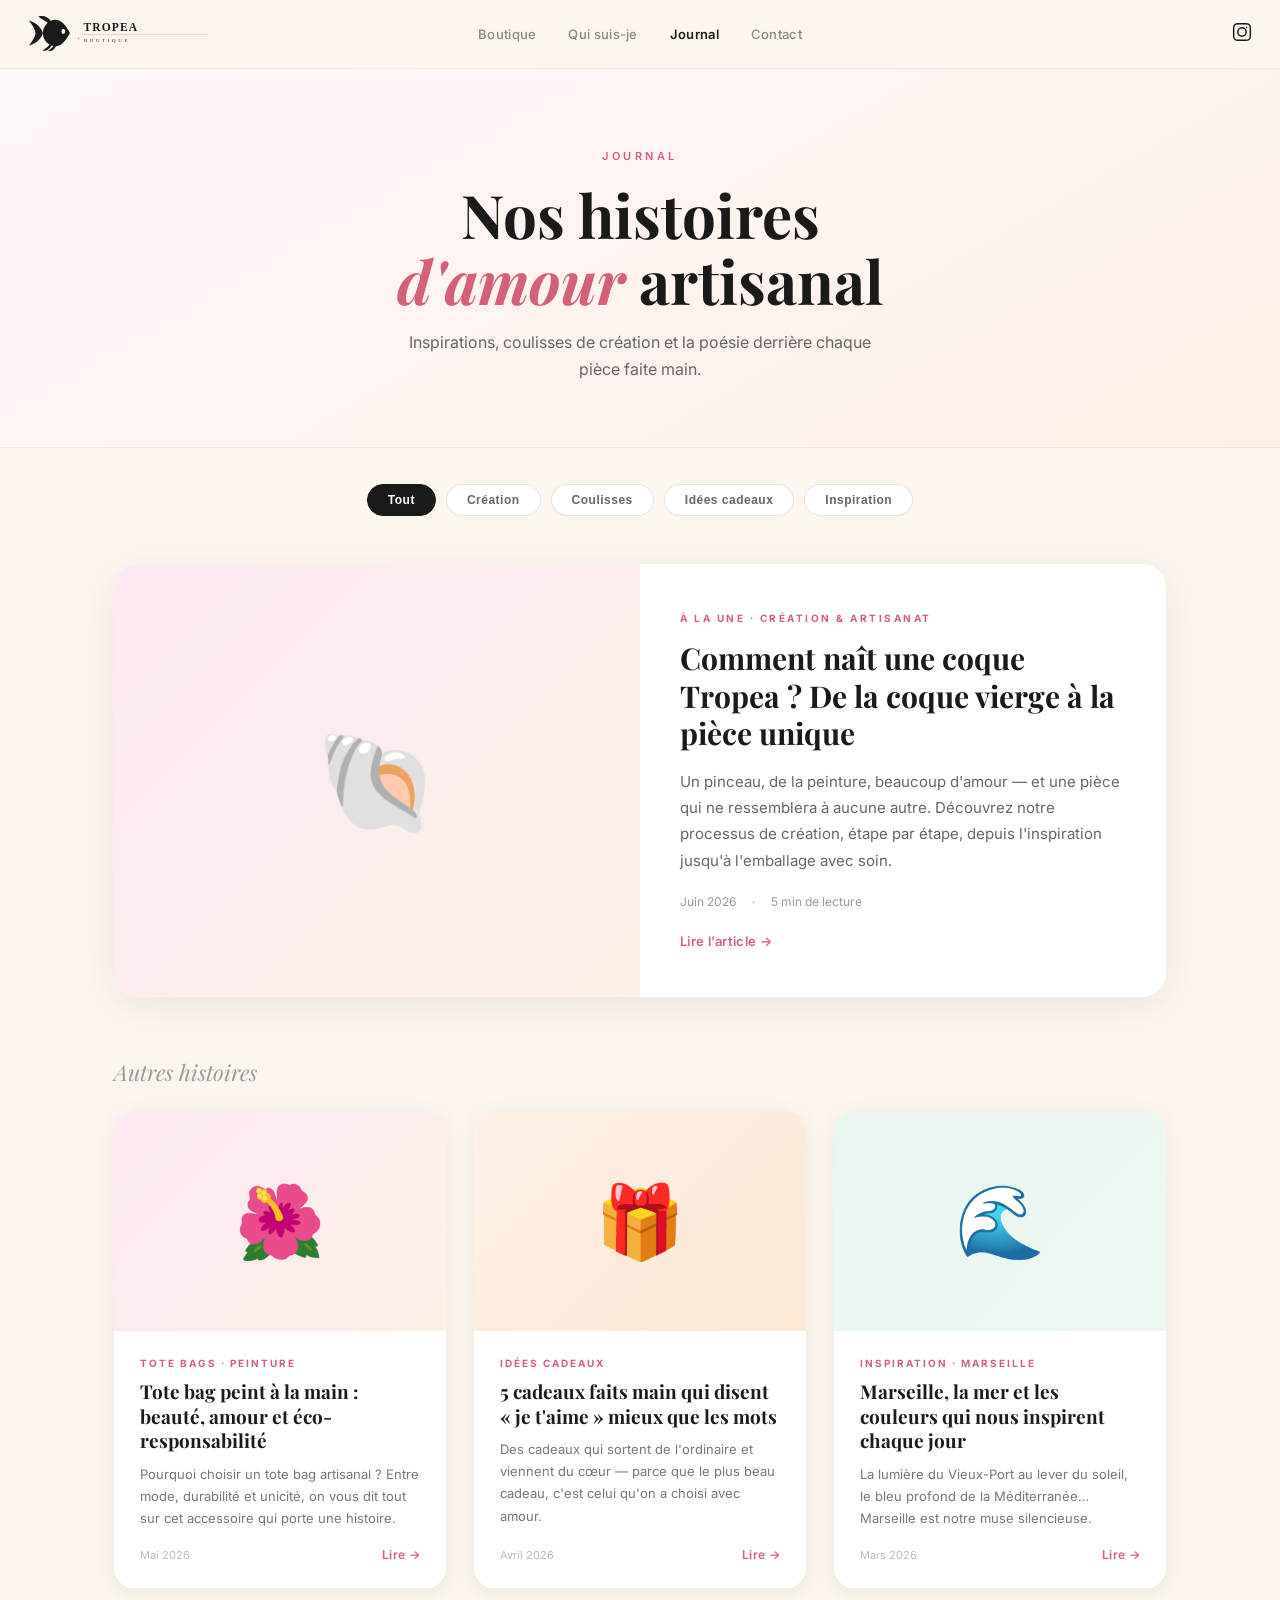
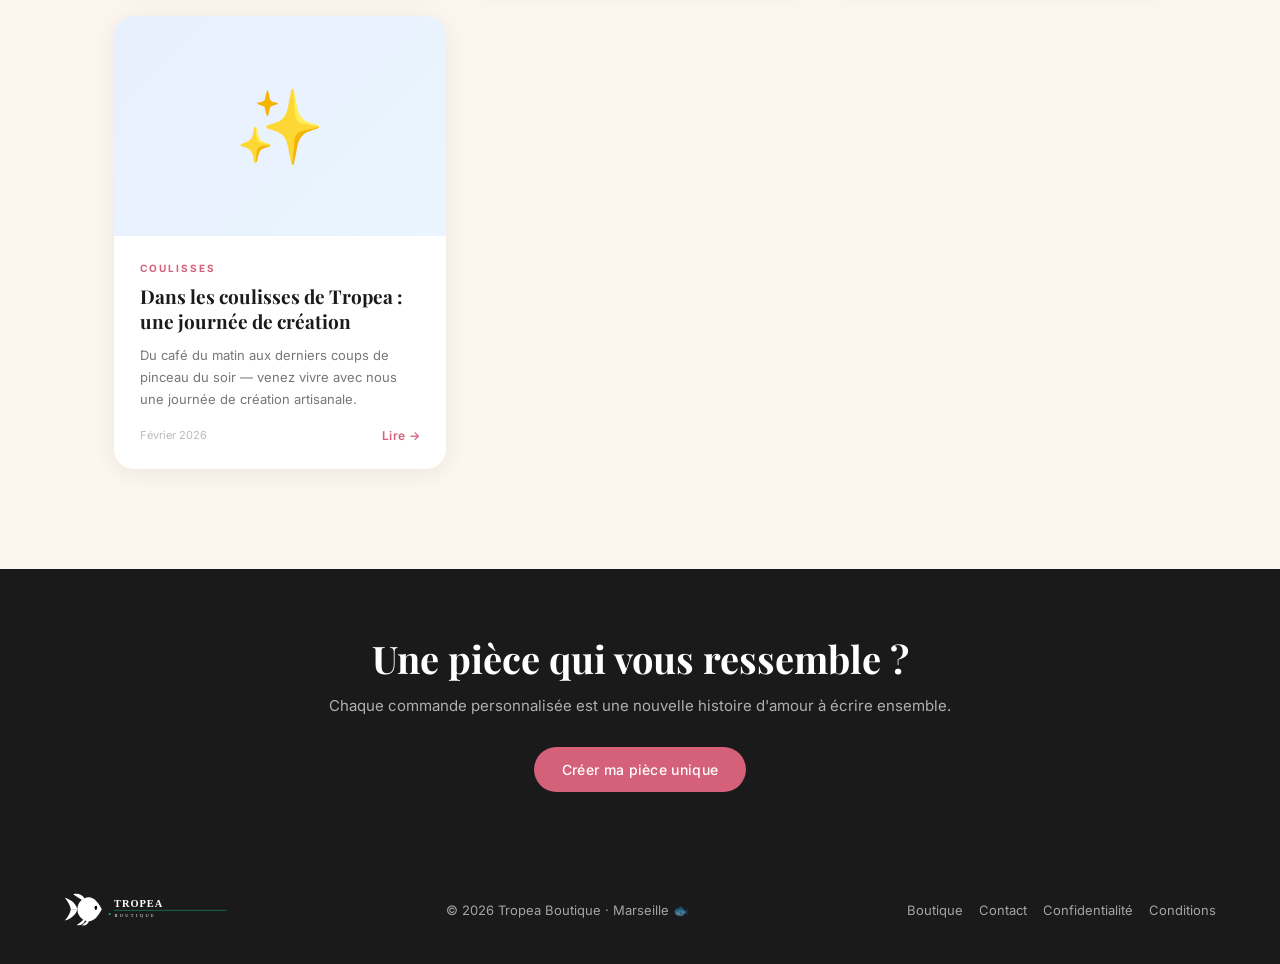
==== commit fd1ffcc4: "feat(web): página «Qui suis-je», correo de contacto y textos revisados - sobre-mi.html: la historia " ====
--- a/blog/index.html
+++ b/blog/index.html
@@ -8,7 +8,7 @@
   <link rel="icon" href="../assets/logo.svg" type="image/svg+xml"/>
   <link rel="preconnect" href="https://fonts.googleapis.com"/>
   <link href="https://fonts.googleapis.com/css2?family=Playfair+Display:ital,wght@0,400;0,600;1,400&family=Inter:wght@300;400;500&display=swap" rel="stylesheet"/>
-  <link rel="stylesheet" href="../style.css"/>
+  <link rel="stylesheet" href="../style.css?v=20260906d"/>
   <style>
     /* ---- Blog page styles ---- */
     .blog-page { background: var(--cream); min-height: 100vh; }
@@ -99,6 +99,7 @@
     <a href="/" class="nav-logo"><img src="../assets/logo.svg" alt="Tropea Boutique" class="nav-logo-img"/></a>
     <div class="nav-center-links">
       <a href="/" class="nav-link">Boutique</a>
+      <a href="../sobre-mi.html" class="nav-link">Qui suis-je</a>
       <a href="index.html" class="nav-link" style="color:var(--black);font-weight:600">Journal</a>
       <a href="../contacto.html" class="nav-link">Contact</a>
     </div>
